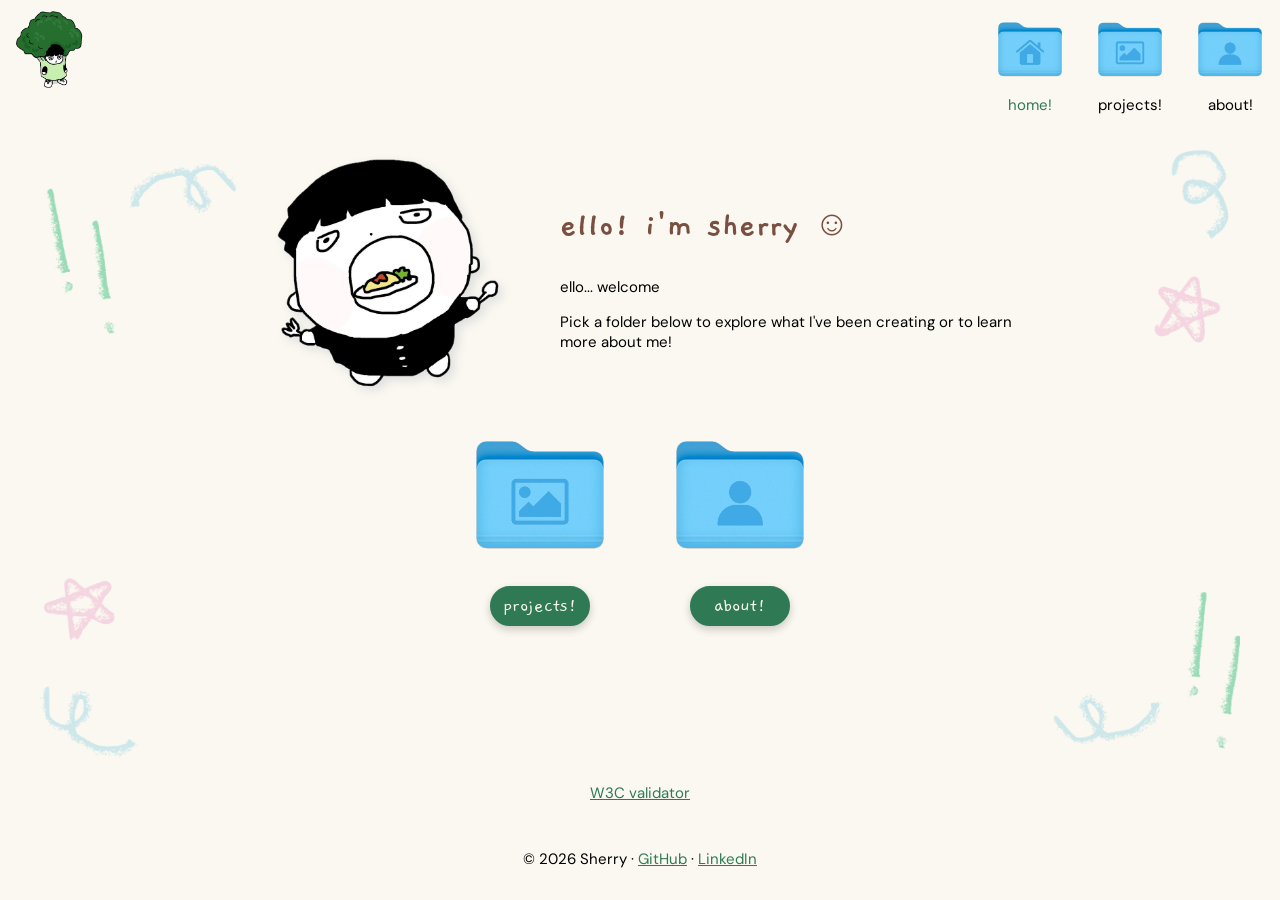
==== index.html @ 01ba181f "fixed responsiveness, bg image" ====
<!doctype html>
<html lang="en">

<!--
WRITTEN BY: Sherry Tram
EMAIL: smtram@uci.edu
-->

<head>
  <meta charset="utf-8">
  <meta name="author" content="Sherry Tram">
  <meta name="description" content="Sherry Tram's INF 133 A1 Portfolio">
  <meta name="viewport" content="width=device-width, initial-scale=1">

  <link rel="preconnect" href="https://fonts.googleapis.com">
  <link rel="preconnect" href="https://fonts.gstatic.com" crossorigin>
  <link rel="stylesheet" href="https://fonts.googleapis.com/css2?family=DM+Sans:opsz,wght@9..40,300..700&family=Gaegu:wght@400;700&display=swap">

  <link rel="stylesheet" href="mystyle.css">
   
  <title>sherry tram</title>
</head>
<body class="page-home">
  <header class="site-header">
    <a class="logo" href="index.html">
      <img src="img/brocmob.png" alt="Home: character logo">
    </a>

    <nav aria-label="main">
      <ul>
        <li>
            <a href="index.html" aria-current="page">
                <img src="img/homefolder.png" alt="">
                <span>home!</span>
            </a>
        </li>
        <li>
            <a href="portfolio.html">
                <img src="img/photofolder.png" alt="">
                <span>projects!</span>
            </a>
        </li>
        <li>
            <a href="about.html">
                <img src="img/aboutfolder.png" alt="">
                <span>about!</span>
            </a>
        </li>
      </ul>
    </nav>
  </header>

  <main id="main">
    <section class="hero">
      <img class="hero-img" src="img/aboutmob.png" alt="Hand-drawn character waving hello">
      <div class="hero-text">
          <h1>ello! i'm sherry &#9786;</h1>
          <p>ello... welcome</p>
          <p>Pick a folder below to explore what I've been creating or to learn more about me!</p>
      </div>
    </section>

    <section class="directory" aria-labelledby="explore">
        <ul class="dir-grid">
          <li>
              <a class="dir-card" href="projects.html">
                  <img src="img/photofolder.png" alt="">
                  <span class="btn">projects!</span>
                  <span class="hovertext">view my projects!</span>
              </a>
          </li>
          <li>
              <a class="dir-card" href="about.html">
                  <img src="img/aboutfolder.png" alt="">
                  <span class="btn">about!</span>
                  <span class="hovertext">learn about me!</span>
              </a>
          </li>
        </ul>
    </section>
  </main>


  <p>
    <a href="http://validator.w3.org/check?uri=referer">
       W3C validator
    </a>
  </p>

  <footer class="site-footer">
        <p>&copy; 2026 Sherry &middot;
            <a href="https://github.com/sherrytram">GitHub</a> &middot;
            <a href="https://www.linkedin.com/in/sherry-tram">LinkedIn</a>
        </p>
    </footer>
</body>
</html>
---- mystyle.css ----
/* ==========================================================
   VARIABLES & BASE DESIGN
   ========================================================== */

:root {
    --cream: #FAF8F0;
    --brown: #794F41;
    --green: #2F7A55;
    --lightgreen: #4B966D;

    --shadow-light: rgb(223, 223, 223);
    --shadow-mid: rgb(223, 223, 223);
    --shadow-dark: rgb(223, 223, 223);

    --bg-width: 1200px;
    --bg-top-offset: 10px; 
    --bg-side-space: 40px;    
    --icon: clamp(64px, 18vw, 100px);

    --font-display: "Gaegu", "Comic Sans MS", cursive;
    --font-body: "DM Sans", -apple-system, BlinkMacSystemFont, 
    "Segoe UI", Arial, sans-serif;
}

*, *::before, *::after {box-sizing: border-box; }

body{
    margin: 0;
    min-height: 100vh;
    display: flex;
    flex-direction: column;
    text-align: center;
    font-family: var(--font-body);
    background-color: var(--cream);
}

main { 
    flex: 1;
    width: 100%;
    padding: 0 max(1rem, calc((100% - 1100px) / 2));

    background-image: url("img/bg_top.png"), url("img/bg_bottom.png");
    background-size: min(var(--bg-width), calc(100% - 2 * var(--bg-side-space))) auto;
    background-position: center var(--bg-top-offset), center bottom;
    background-repeat: no-repeat, no-repeat;
}

h1 { 
    font-family: var(--font-display); 
    font-size: clamp(28px, 6vw, 35px); 
    color: var(--brown); 
}

h2 { 
    font-family: var(--font-display);
    color: var(--green); 
}

p  { font-size: 15px; }

img { max-width: 100%; }
a   { color: var(--green); }
 
/* ==========================================================
   BUTTONS
   ========================================================== */

.btn {
    display: inline-flex;
    align-items: center;
    justify-content: center;
    width: 100px;
    height: 40px;
    font-family: var(--font-display);
    font-size: 20px;
    text-decoration: none;
    color: var(--cream);
    background-color: var(--green);
    border: 2px solid var(--green);
    border-radius: 50px;
    box-shadow: 0 4px 8px 0 rgba(0, 0, 0, 0.1), 0 3px 10px 0 rgba(0, 0, 0, 0.1);
    transition-duration: 0.2s;
}
.btn:hover, .btn:focus-visible { background-color: var(--cream); color: var(--green); }

/* ==========================================================
   HEADER, NAV, FOOTER
   ========================================================== */
   
.site-header { display: flex; justify-content: space-between; }
 
.logo img { width: var(--icon); height: var(--icon); display: block; }
 
.site-header nav ul {
    display: flex;
    flex-direction: row;
    align-items: center;
    justify-content: center;
    margin: 0;
    padding: 0;
    list-style: none;
}
 
.site-header nav a {
    display: flex;
    flex-direction: column;
    align-items: center;
    justify-content: center;
    text-decoration: none;
    color: #000;
    font-size: 15px;
}
.site-header nav img  { width: var(--icon); height: var(--icon); display: block; }
.site-header nav span { margin: -5px 0 15px; }
 
.site-header nav a:hover,
.site-header nav a:focus-visible { color: var(--brown); filter: drop-shadow(4px 4px 5px var(--shadow-light)); }
.site-header nav a[aria-current="page"] { color: var(--green); }
 
.site-footer { padding: 1rem; font-size: 15px; }

/* ==========================================================
   HOME PAGE: HERO
   ========================================================== */

.hero {
    display: flex;
    flex-direction: row;
    align-items: center;
    justify-content: center;              
    gap: 1rem 50px;
    margin-top: 1rem;
}
.hero-img  { width: clamp(160px, 45vw, 250px); height: auto; aspect-ratio: 1; filter: drop-shadow(4px 4px 5px var(--shadow-light)); }
.hero-text { flex: 1 1 320px; max-width: 460px; text-align: left; }

@media (max-width: 1100px) {
    .hero { flex-direction: column; flex-wrap: nowrap; align-items: center; }
    .hero-text { flex: none; width: 100%; max-width: 350px; }
}

/* ==========================================================
   HOME PAGE: DIRECTORY
   ========================================================== */

.directory h2 { font-size: clamp(28px, 6vw, 35px); color: var(--brown); }
 
.dir-grid {
    display: flex;
    flex-direction: row;
    flex-wrap: wrap;
    justify-content: center;
    margin: 0;
    padding: 0;
    list-style: none;
}

.dir-grid li { flex: 0 0 auto; }
.dir-card { min-width: 200px; }

.dir-card {
    display: flex;
    flex-direction: column;
    align-items: center;
    justify-content: center;
    text-decoration: none;
}
.dir-card img { width: clamp(120px, 30vw, 200px); height: auto; aspect-ratio: 1; display: block; margin-bottom: -10px; }
.dir-card:hover, .dir-card:focus-visible { filter: drop-shadow(4px 4px 5px var(--shadow-mid)); }
 
.hovertext { display: block; margin: 15px 0; font-size: 15px; color: var(--brown); opacity: 0; }
.dir-card:hover .hovertext,
.dir-card:focus-visible .hovertext { opacity: 1; }

@media (max-width: 400px) {
    .dir-grid { flex-direction: column; align-items: center; }
    .dir-grid .dir-card { width: 100%; }
    .dir-grid .dir-card img { width: min(80vw, 200px); }
}
 
@media (hover: none) { .hovertext { opacity: 1; } }
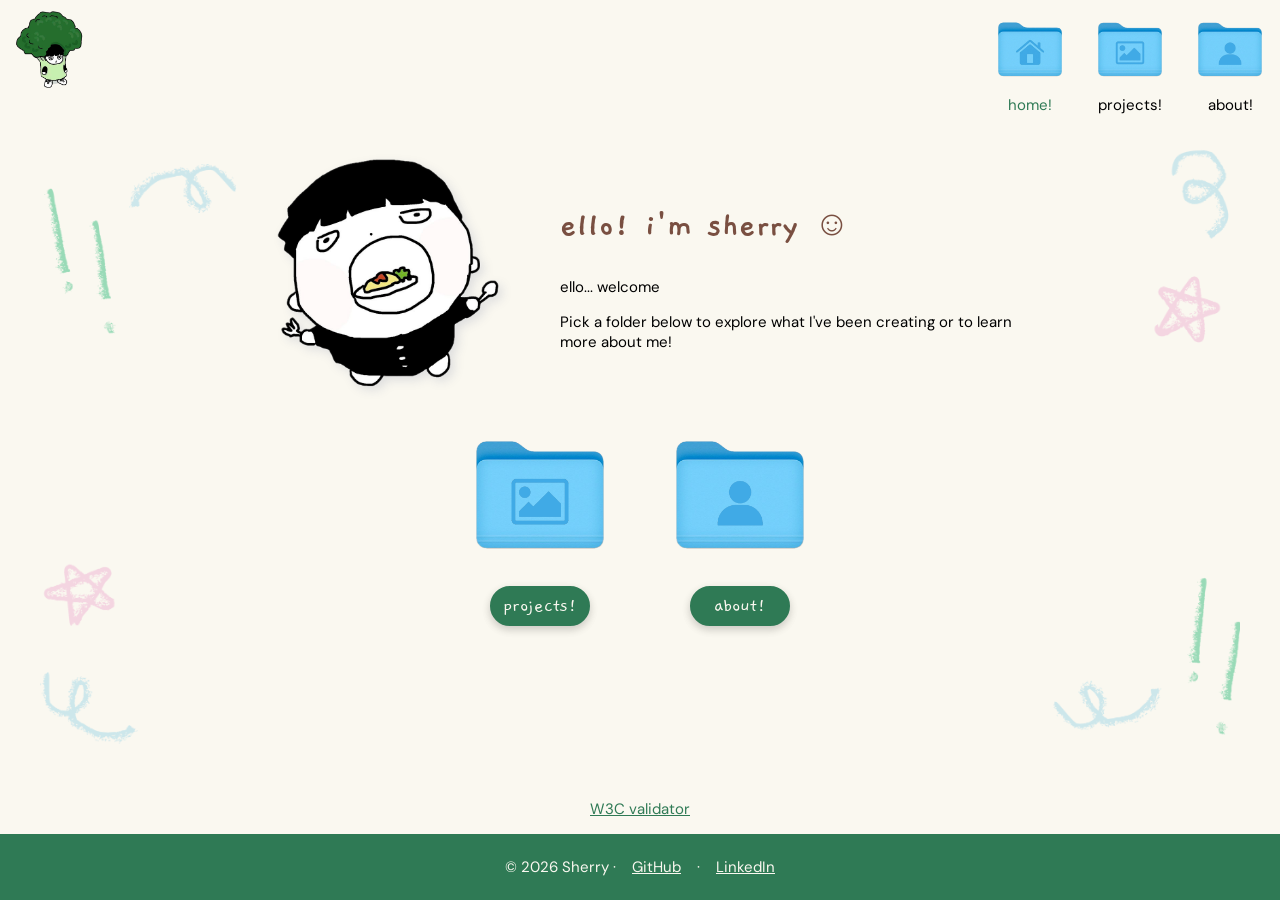
==== commit 64f8239c: "added about.html content, added about css styling" ====
--- a/index.html
+++ b/index.html
@@ -15,6 +15,7 @@
   <link rel="preconnect" href="https://fonts.googleapis.com">
   <link rel="preconnect" href="https://fonts.gstatic.com" crossorigin>
   <link rel="stylesheet" href="https://fonts.googleapis.com/css2?family=DM+Sans:opsz,wght@9..40,300..700&family=Gaegu:wght@400;700&display=swap">
+  <link rel="stylesheet" href="https://cdnjs.cloudflare.com/ajax/libs/font-awesome/6.5.2/css/all.min.css">
 
   <link rel="stylesheet" href="mystyle.css">
    
@@ -35,7 +36,7 @@
             </a>
         </li>
         <li>
-            <a href="portfolio.html">
+            <a href="projects.html">
                 <img src="img/photofolder.png" alt="">
                 <span>projects!</span>
             </a>
--- a/mystyle.css
+++ b/mystyle.css
@@ -38,7 +38,7 @@
     flex: 1;
     width: 100%;
     padding: 0 max(1rem, calc((100% - 1100px) / 2));
-
+    margin-bottom: 30px;
     background-image: url("img/bg_top.png"), url("img/bg_bottom.png");
     background-size: min(var(--bg-width), calc(100% - 2 * var(--bg-side-space))) auto;
     background-position: center var(--bg-top-offset), center bottom;
@@ -117,7 +117,17 @@
 .site-header nav a:focus-visible { color: var(--brown); filter: drop-shadow(4px 4px 5px var(--shadow-light)); }
 .site-header nav a[aria-current="page"] { color: var(--green); }
  
-.site-footer { padding: 1rem; font-size: 15px; }
+.site-footer { padding: 0.5rem; font-size: 15px; background-color: var(--green); }
+.site-footer p {
+    display: flex;
+    justify-content: center;
+    color: #FAF8F0;
+    align-items: center;
+    gap: 1rem;         
+}
+.site-footer a {
+    color:#FAF8F0;
+}
 
 /* ==========================================================
    HOME PAGE: HERO
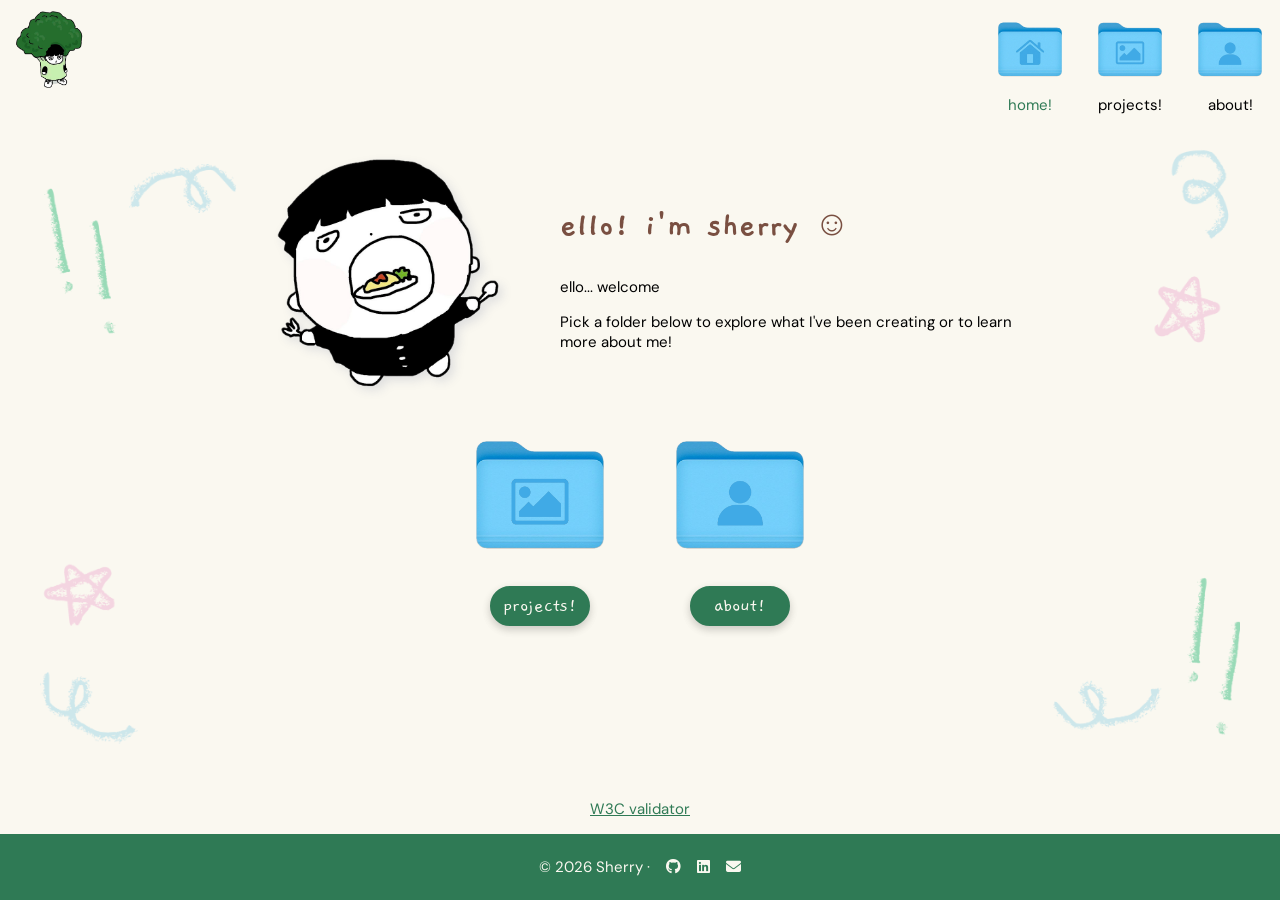
==== commit 1377f760: "added about.html & projects.html content, edited index.html footer, css styling to all" ====
--- a/index.html
+++ b/index.html
@@ -90,8 +90,9 @@
 
   <footer class="site-footer">
         <p>&copy; 2026 Sherry &middot;
-            <a href="https://github.com/sherrytram">GitHub</a> &middot;
-            <a href="https://www.linkedin.com/in/sherry-tram">LinkedIn</a>
+            <a href="https://github.com/sherrytram" aria-label="GitHub"><i class="fa-brands fa-github" aria-hidden="true"></i></a>
+            <a href="https://www.linkedin.com/in/sherry-tram" aria-label="LinkedIn"><i class="fa-brands fa-linkedin" aria-hidden="true"></i></a>
+            <a href="mailto:smtram@uci.edu" aria-label="Email me"><i class="fa-solid fa-envelope" aria-hidden="true"></i></a>
         </p>
     </footer>
 </body>
--- a/mystyle.css
+++ b/mystyle.css
@@ -130,7 +130,7 @@
 }
 
 /* ==========================================================
-   HOME PAGE: HERO
+   HOMEPAGE: HERO 
    ========================================================== */
 
 .hero {
@@ -189,4 +189,17 @@
 }
  
 @media (hover: none) { .hovertext { opacity: 1; } }
-   +   
+/* ==========================================================
+   HOMEPAGE: ABOUT 
+   ========================================================== */
+
+.social {
+    display: flex;
+    gap: 1 rem;          
+}
+.social a {
+    width: 40px;        
+    height: 40px;
+    font-size: 25px;    
+}
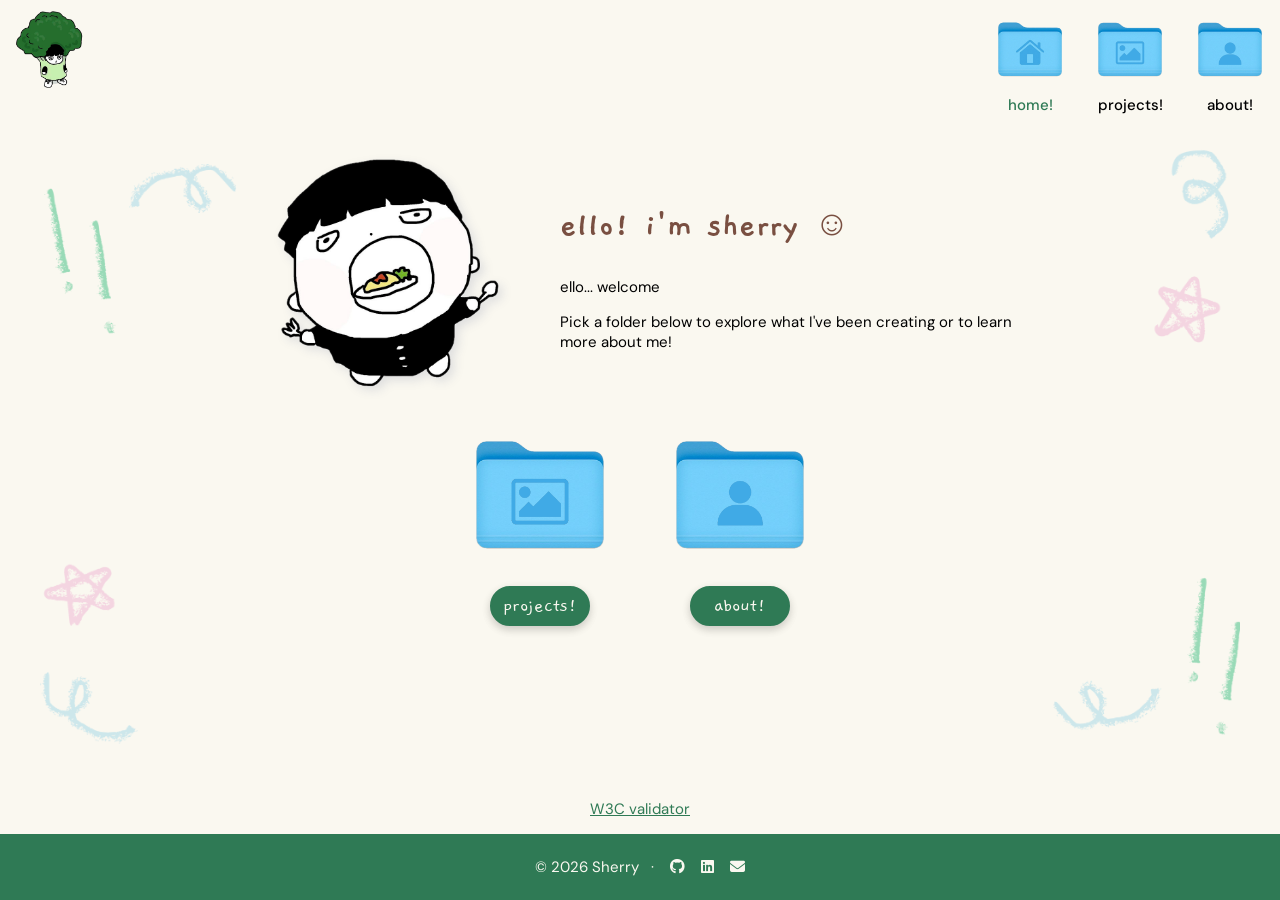
==== commit 501d850d: "added imgs, edited footer + links (universal), added about.html page content" ====
--- a/index.html
+++ b/index.html
@@ -89,10 +89,10 @@
   </p>
 
   <footer class="site-footer">
-        <p>&copy; 2026 Sherry &middot;
-            <a href="https://github.com/sherrytram" aria-label="GitHub"><i class="fa-brands fa-github" aria-hidden="true"></i></a>
-            <a href="https://www.linkedin.com/in/sherry-tram" aria-label="LinkedIn"><i class="fa-brands fa-linkedin" aria-hidden="true"></i></a>
-            <a href="mailto:smtram@uci.edu" aria-label="Email me"><i class="fa-solid fa-envelope" aria-hidden="true"></i></a>
+        <p>&copy; 2026 Sherry &nbsp; &middot;
+            <a href="https://github.com/sherrytram" aria-label="GitHub" target="_blank"><i class="fa-brands fa-github" aria-hidden="true"></i></a>
+            <a href="https://www.linkedin.com/in/sherry-tram" aria-label="LinkedIn" target="_blank"><i class="fa-brands fa-linkedin" aria-hidden="true"></i></a>
+            <a href="mailto:smtram@uci.edu" aria-label="Email me" target="_blank"><i class="fa-solid fa-envelope" aria-hidden="true"></i></a>
         </p>
     </footer>
 </body>
--- a/mystyle.css
+++ b/mystyle.css
@@ -109,6 +109,7 @@
     text-decoration: none;
     color: #000;
     font-size: 15px;
+    font-weight: 500;
 }
 .site-header nav img  { width: var(--icon); height: var(--icon); display: block; }
 .site-header nav span { margin: -5px 0 15px; }
@@ -191,7 +192,7 @@
 @media (hover: none) { .hovertext { opacity: 1; } }
    
 /* ==========================================================
-   HOMEPAGE: ABOUT 
+   ABOUT: HERO 
    ========================================================== */
 
 .social {
@@ -202,4 +203,27 @@
     width: 40px;        
     height: 40px;
     font-size: 25px;    
-}+}
+
+/* ==========================================================
+   ABOUT: CURRENTLY INTO
+   ========================================================== */
+
+.interest-row {
+    display: grid;
+    grid-template-columns: repeat(auto-fit, minmax(min(100%, 200px), 1fr));   /* 3 across on desktop, fewer on narrow screens */
+    gap: 2rem;
+    max-width: 780px;
+    margin: 0 auto 2rem;
+}
+.interest-row figure { margin: 0; }
+.interest-row img {
+    width: 100%;
+    max-width: 160px;
+    height: auto;
+    aspect-ratio: 1;
+    object-fit: cover;
+    filter: drop-shadow(4px 4px 5px var(--shadow-dark));
+}
+.interest-row figcaption { margin-top: 0.5rem; font-size: 15px; color: var(--brown); }
+ 
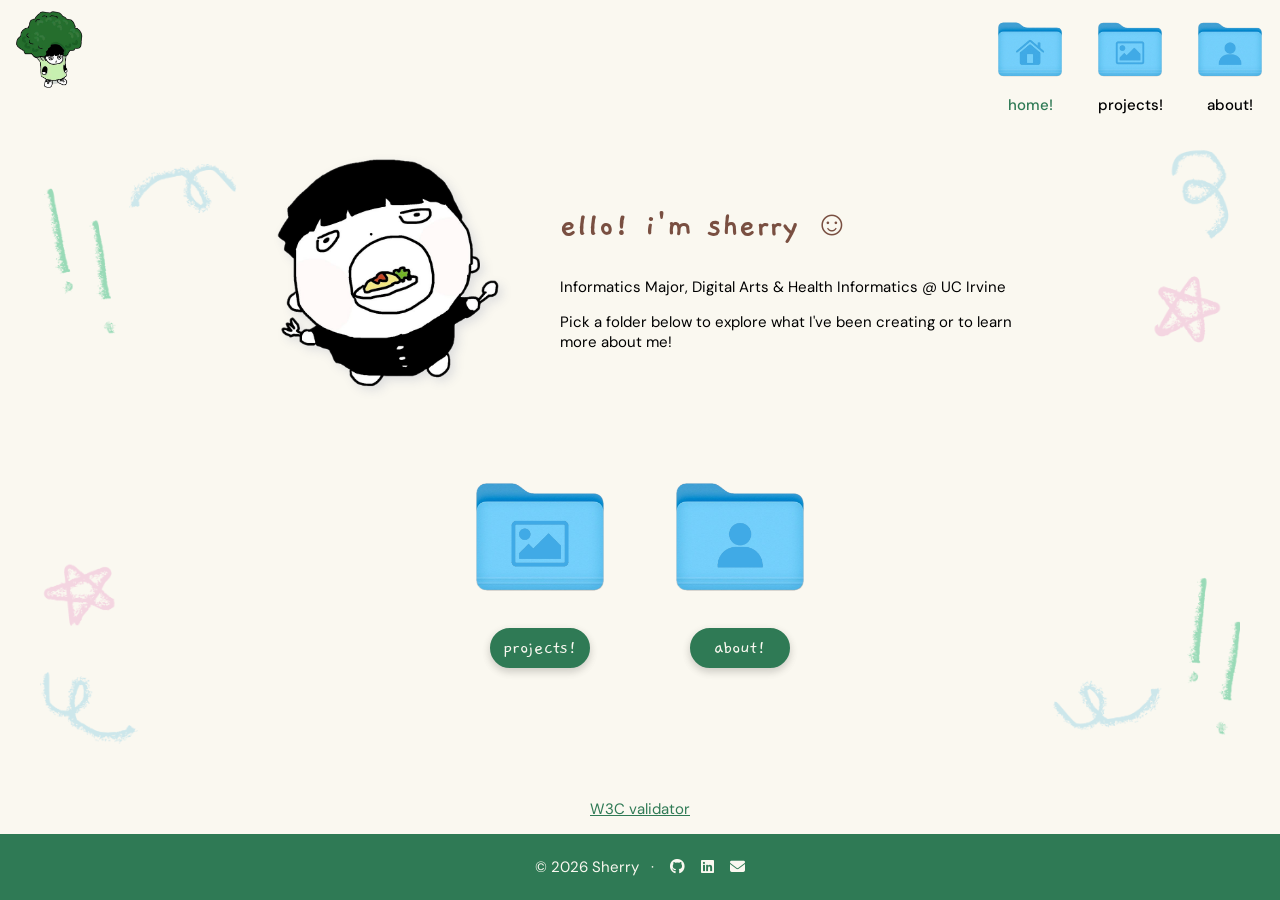
==== commit 9487f5d5: "index.html & projects.html page content added" ====
--- a/index.html
+++ b/index.html
@@ -56,11 +56,11 @@
       <img class="hero-img" src="img/aboutmob.png" alt="Hand-drawn character waving hello">
       <div class="hero-text">
           <h1>ello! i'm sherry &#9786;</h1>
-          <p>ello... welcome</p>
+          <p>Informatics Major, Digital Arts & Health Informatics @ UC Irvine</p>
           <p>Pick a folder below to explore what I've been creating or to learn more about me!</p>
       </div>
     </section>
-
+    <br><br>
     <section class="directory" aria-labelledby="explore">
         <ul class="dir-grid">
           <li>
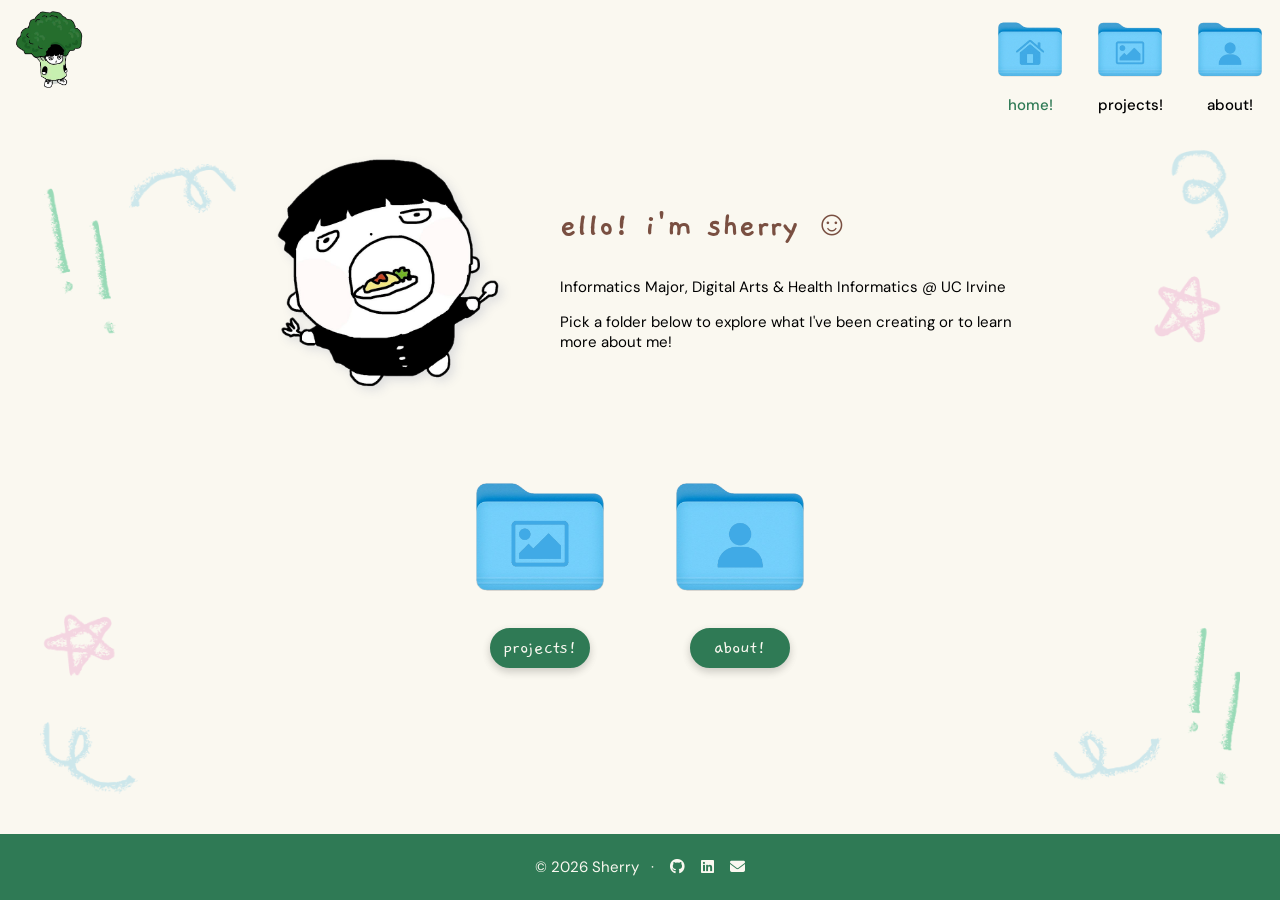
==== commit 8884df94: "removed wc3 checker" ====
--- a/index.html
+++ b/index.html
@@ -81,13 +81,6 @@
     </section>
   </main>
 
-
-  <p>
-    <a href="http://validator.w3.org/check?uri=referer">
-       W3C validator
-    </a>
-  </p>
-
   <footer class="site-footer">
         <p>&copy; 2026 Sherry &nbsp; &middot;
             <a href="https://github.com/sherrytram" aria-label="GitHub" target="_blank"><i class="fa-brands fa-github" aria-hidden="true"></i></a>
--- a/mystyle.css
+++ b/mystyle.css
@@ -206,20 +206,48 @@
 }
 
 /* ==========================================================
+   PROJECTS
+   ========================================================== */
+
+.work-grid {
+    display: grid;
+    grid-template-columns: repeat(2, minmax(0, 360px));   
+    justify-content: center;
+    gap: 30px 60px;                                       
+    margin-top: 36px;
+}
+.work { padding-bottom: 30px; }
+.work img { height: 200px; max-width: 100%; filter: drop-shadow(4px 4px 5px var(--shadow-dark)); }
+.work .work-type { margin: 0.75rem 0 0; font-size: 13px; letter-spacing: 0.08em; text-transform: uppercase; color: var(--brown); }   
+.work h2 { margin: 0.25rem 0 0; font-size: 28px;}
+.work p { margin: 0.25rem 0 0.5rem; }
+.work a {margin-top: 15px; font-size: 18px;}
+
+@media (max-width: 800px) {
+    .work-grid { grid-template-columns: minmax(0, 360px); }
+}
+
+/* ==========================================================
    ABOUT: CURRENTLY INTO
    ========================================================== */
 
 .interest-row {
     display: grid;
-    grid-template-columns: repeat(auto-fit, minmax(min(100%, 200px), 1fr));   /* 3 across on desktop, fewer on narrow screens */
+    grid-template-columns: repeat(auto-fit, minmax(min(100%, 200px), 1fr));
     gap: 2rem;
-    max-width: 780px;
+    max-width: 500px;
     margin: 0 auto 2rem;
 }
 .interest-row figure { margin: 0; }
+
+.work img {
+    width: 100%;
+    height: 200px;
+    object-fit: contain;
+}
 .interest-row img {
     width: 100%;
-    max-width: 160px;
+    max-width: 150px;
     height: auto;
     aspect-ratio: 1;
     object-fit: cover;
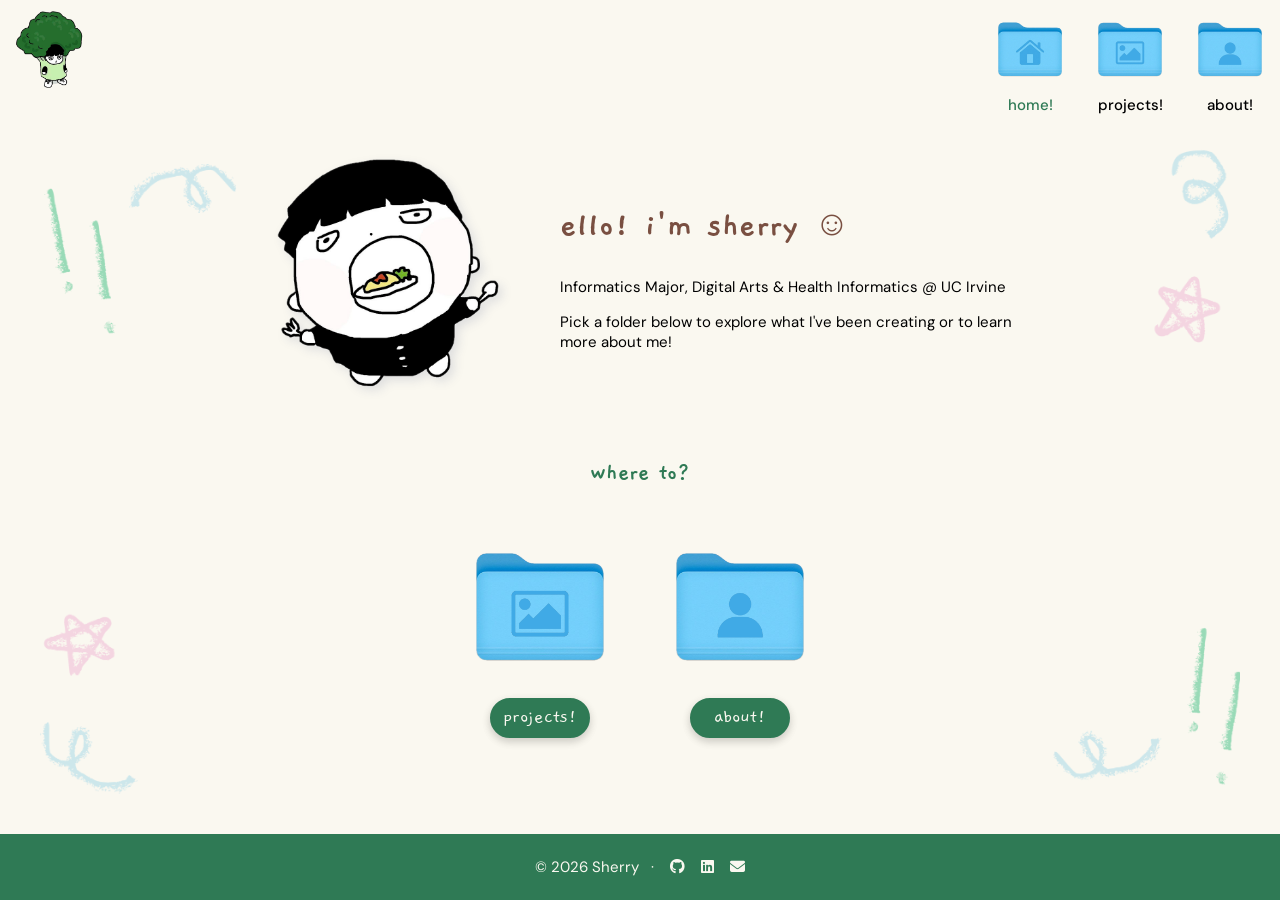
==== commit a88111ab: "w3c validity updates" ====
--- a/index.html
+++ b/index.html
@@ -62,6 +62,7 @@
     </section>
     <br><br>
     <section class="directory" aria-labelledby="explore">
+      <h2>where to?</h2>
         <ul class="dir-grid">
           <li>
               <a class="dir-card" href="projects.html">
--- a/mystyle.css
+++ b/mystyle.css
@@ -153,8 +153,6 @@
 /* ==========================================================
    HOME PAGE: DIRECTORY
    ========================================================== */
-
-.directory h2 { font-size: clamp(28px, 6vw, 35px); color: var(--brown); }
  
 .dir-grid {
     display: flex;
@@ -196,8 +194,7 @@
    ========================================================== */
 
 .social {
-    display: flex;
-    gap: 1 rem;          
+    display: flex;      
 }
 .social a {
     width: 40px;        
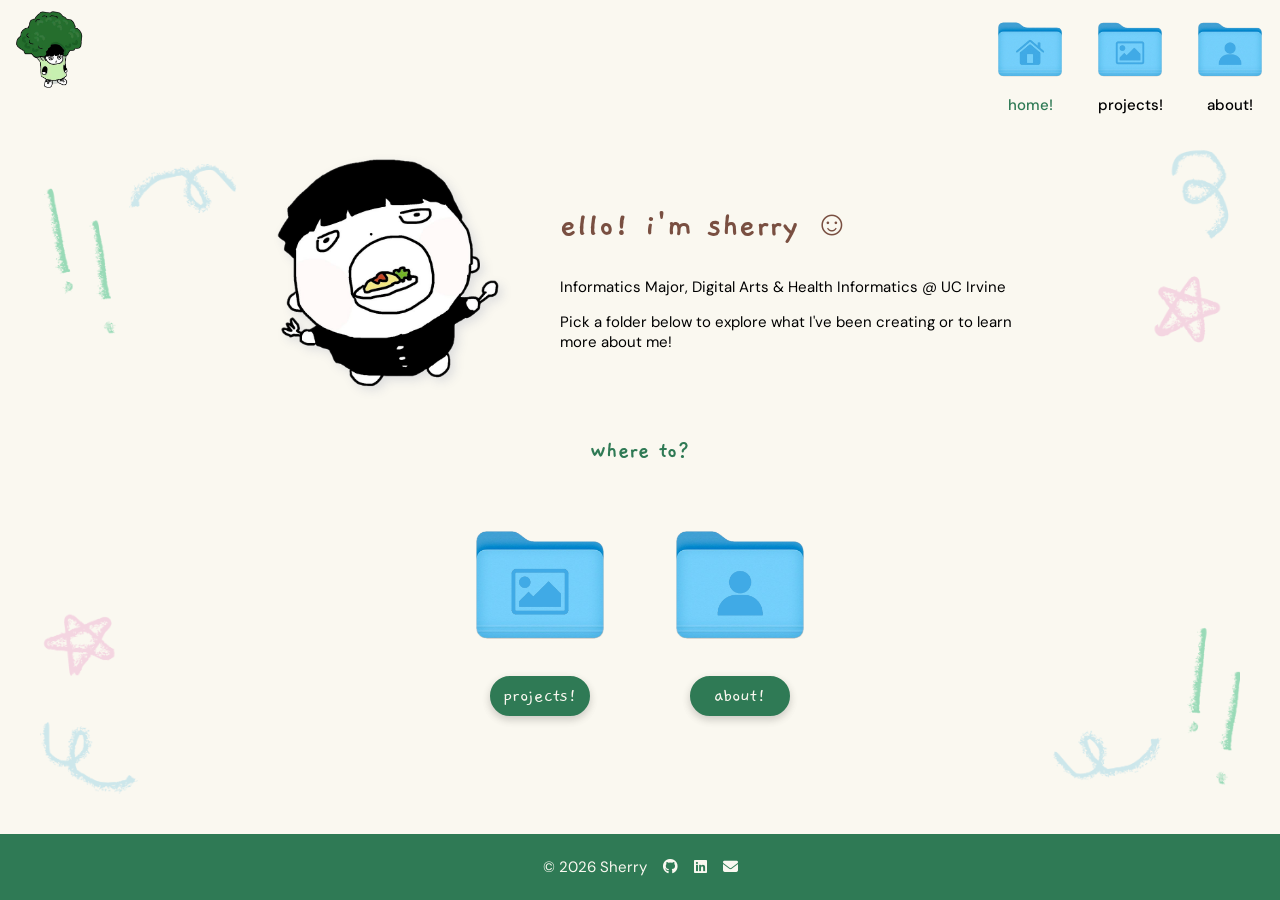
==== commit 238b0d9e: "fixed accessibility issues to all, added validation screenshots" ====
--- a/index.html
+++ b/index.html
@@ -22,6 +22,7 @@
   <title>sherry tram</title>
 </head>
 <body class="page-home">
+  <a class="skip-link" href="#main">Skip to content</a>
   <header class="site-header">
     <a class="logo" href="index.html">
       <img src="img/brocmob.png" alt="Home: character logo">
@@ -31,19 +32,19 @@
       <ul>
         <li>
             <a href="index.html" aria-current="page">
-                <img src="img/homefolder.png" alt="">
+                <img src="img/homefolder.png" alt="Home folder">
                 <span>home!</span>
             </a>
         </li>
         <li>
             <a href="projects.html">
-                <img src="img/photofolder.png" alt="">
+                <img src="img/photofolder.png" alt="Projects folder">
                 <span>projects!</span>
             </a>
         </li>
         <li>
             <a href="about.html">
-                <img src="img/aboutfolder.png" alt="">
+                <img src="img/aboutfolder.png" alt="About folder">
                 <span>about!</span>
             </a>
         </li>
@@ -66,14 +67,14 @@
         <ul class="dir-grid">
           <li>
               <a class="dir-card" href="projects.html">
-                  <img src="img/photofolder.png" alt="">
+                  <img src="img/photofolder.png" alt="Projects folder">
                   <span class="btn">projects!</span>
                   <span class="hovertext">view my projects!</span>
               </a>
           </li>
           <li>
               <a class="dir-card" href="about.html">
-                  <img src="img/aboutfolder.png" alt="">
+                  <img src="img/aboutfolder.png" alt="About folder">
                   <span class="btn">about!</span>
                   <span class="hovertext">learn about me!</span>
               </a>
@@ -83,11 +84,11 @@
   </main>
 
   <footer class="site-footer">
-        <p>&copy; 2026 Sherry &nbsp; &middot;
-            <a href="https://github.com/sherrytram" aria-label="GitHub" target="_blank"><i class="fa-brands fa-github" aria-hidden="true"></i></a>
-            <a href="https://www.linkedin.com/in/sherry-tram" aria-label="LinkedIn" target="_blank"><i class="fa-brands fa-linkedin" aria-hidden="true"></i></a>
-            <a href="mailto:smtram@uci.edu" aria-label="Email me" target="_blank"><i class="fa-solid fa-envelope" aria-hidden="true"></i></a>
-        </p>
-    </footer>
+    <p>&copy; 2026 Sherry
+        <a href="https://github.com/sherrytram" aria-label="GitHub" target="_blank" rel="noopener"><span class="fa-brands fa-github" aria-hidden="true"></span></a>
+        <a href="https://www.linkedin.com/in/sherry-tram" aria-label="LinkedIn" target="_blank" rel="noopener"><span class="fa-brands fa-linkedin" aria-hidden="true"></span></a>
+        <a href="mailto:smtram@uci.edu" aria-label="Email me"><span class="fa-solid fa-envelope" aria-hidden="true"></span></a>
+    </p>
+</footer>
 </body>
 </html>
--- a/mystyle.css
+++ b/mystyle.css
@@ -84,7 +84,7 @@
 .btn:hover, .btn:focus-visible { background-color: var(--cream); color: var(--green); }
 
 /* ==========================================================
-   HEADER, NAV, FOOTER
+   HEADER, NAV, FOOTER, SKIP LINK
    ========================================================== */
    
 .site-header { display: flex; justify-content: space-between; }
@@ -130,6 +130,9 @@
     color:#FAF8F0;
 }
 
+.skip-link { position: absolute; left: -999px; }
+.skip-link:focus { left: 1rem; top: 1rem; padding: 0.5rem; background: var(--cream); z-index: 10; }
+
 /* ==========================================================
    HOMEPAGE: HERO 
    ========================================================== */
@@ -166,6 +169,10 @@
 
 .dir-grid li { flex: 0 0 auto; }
 .dir-card { min-width: 200px; }
+
+.directory h2 {
+    margin-top: -0.1rem;       
+}
 
 .dir-card {
     display: flex;
